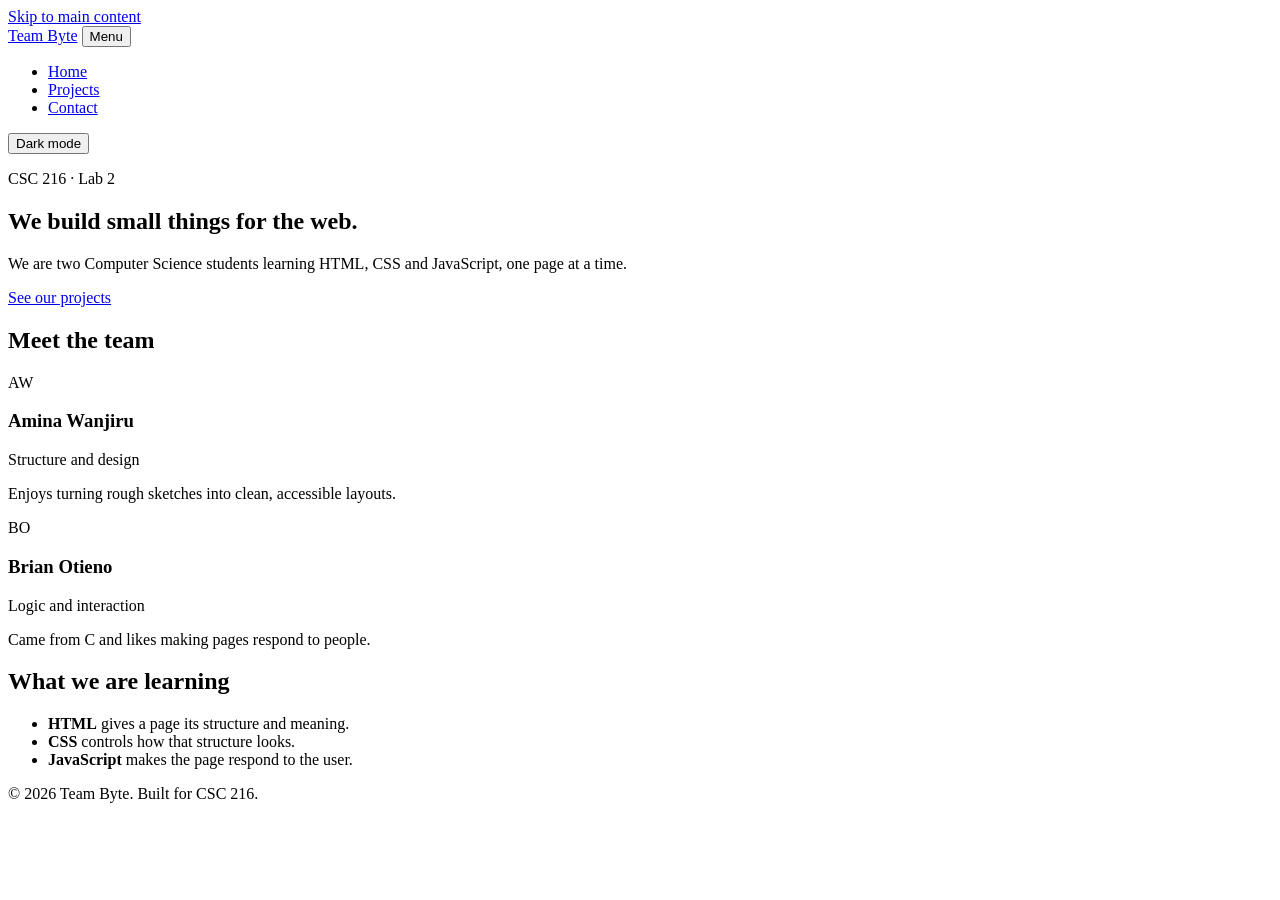
==== team-website/index.html @ d9c6cf8a "set up project structure co-authored by Bilha Achieng<achiengbilha84@gmail.com>" ====
<!DOCTYPE html>
<html lang="en">
<head>
  <meta charset="UTF-8">
  <meta name="viewport" content="width=device-width, initial-scale=1.0">
  <meta name="description" content="Team Byte: a CSC 216 web development pair.">
  <title>Home | Team Byte</title>
  <link rel="stylesheet" href="css/styles.css">
  <script src="js/script.js" defer></script>
</head>
<body>
  <a class="skip-link" href="#main">Skip to main content</a>

  <header class="site-header">
    <div class="container header-inner">
      <a class="logo" href="index.html">Team Byte</a>
      <button class="nav-toggle" type="button" aria-expanded="false" aria-controls="site-nav">Menu</button>
      <nav id="site-nav" class="site-nav" aria-label="Main">
        <ul>
          <li><a href="index.html" aria-current="page">Home</a></li>
          <li><a href="projects.html">Projects</a></li>
          <li><a href="contact.html">Contact</a></li>
        </ul>
      </nav>
      <button class="theme-toggle" type="button" aria-pressed="false">Dark mode</button>
    </div>
  </header>

  <main id="main">
    <section class="hero">
      <div class="container">
        <p class="eyebrow">CSC 216 · Lab 2</p>
        <h1>We build small things for the web.</h1>
        <p class="lead">We are two Computer Science students learning HTML, CSS and JavaScript, one page at a time.</p>
        <a class="button" href="projects.html">See our projects</a>
      </div>
    </section>

    <section class="container section" aria-labelledby="team-heading">
      <h2 id="team-heading">Meet the team</h2>
      <div class="team-grid">
        <article class="card">
          <div class="avatar" aria-hidden="true">AW</div>
          <h3>Amina Wanjiru</h3>
          <p class="role">Structure and design</p>
          <p>Enjoys turning rough sketches into clean, accessible layouts.</p>
        </article>
        <article class="card">
          <div class="avatar" aria-hidden="true">BO</div>
          <h3>Brian Otieno</h3>
          <p class="role">Logic and interaction</p>
          <p>Came from C and likes making pages respond to people.</p>
        </article>
      </div>
    </section>

    <section class="container section" aria-labelledby="learning-heading">
      <h2 id="learning-heading">What we are learning</h2>
      <ul class="skill-list">
        <li><strong>HTML</strong> gives a page its structure and meaning.</li>
        <li><strong>CSS</strong> controls how that structure looks.</li>
        <li><strong>JavaScript</strong> makes the page respond to the user.</li>
      </ul>
    </section>
  </main>

  <footer class="site-footer">
    <div class="container">
      <p>© <span id="year">2026</span> Team Byte. Built for CSC 216.</p>
    </div>
  </footer>
</body>
</html>
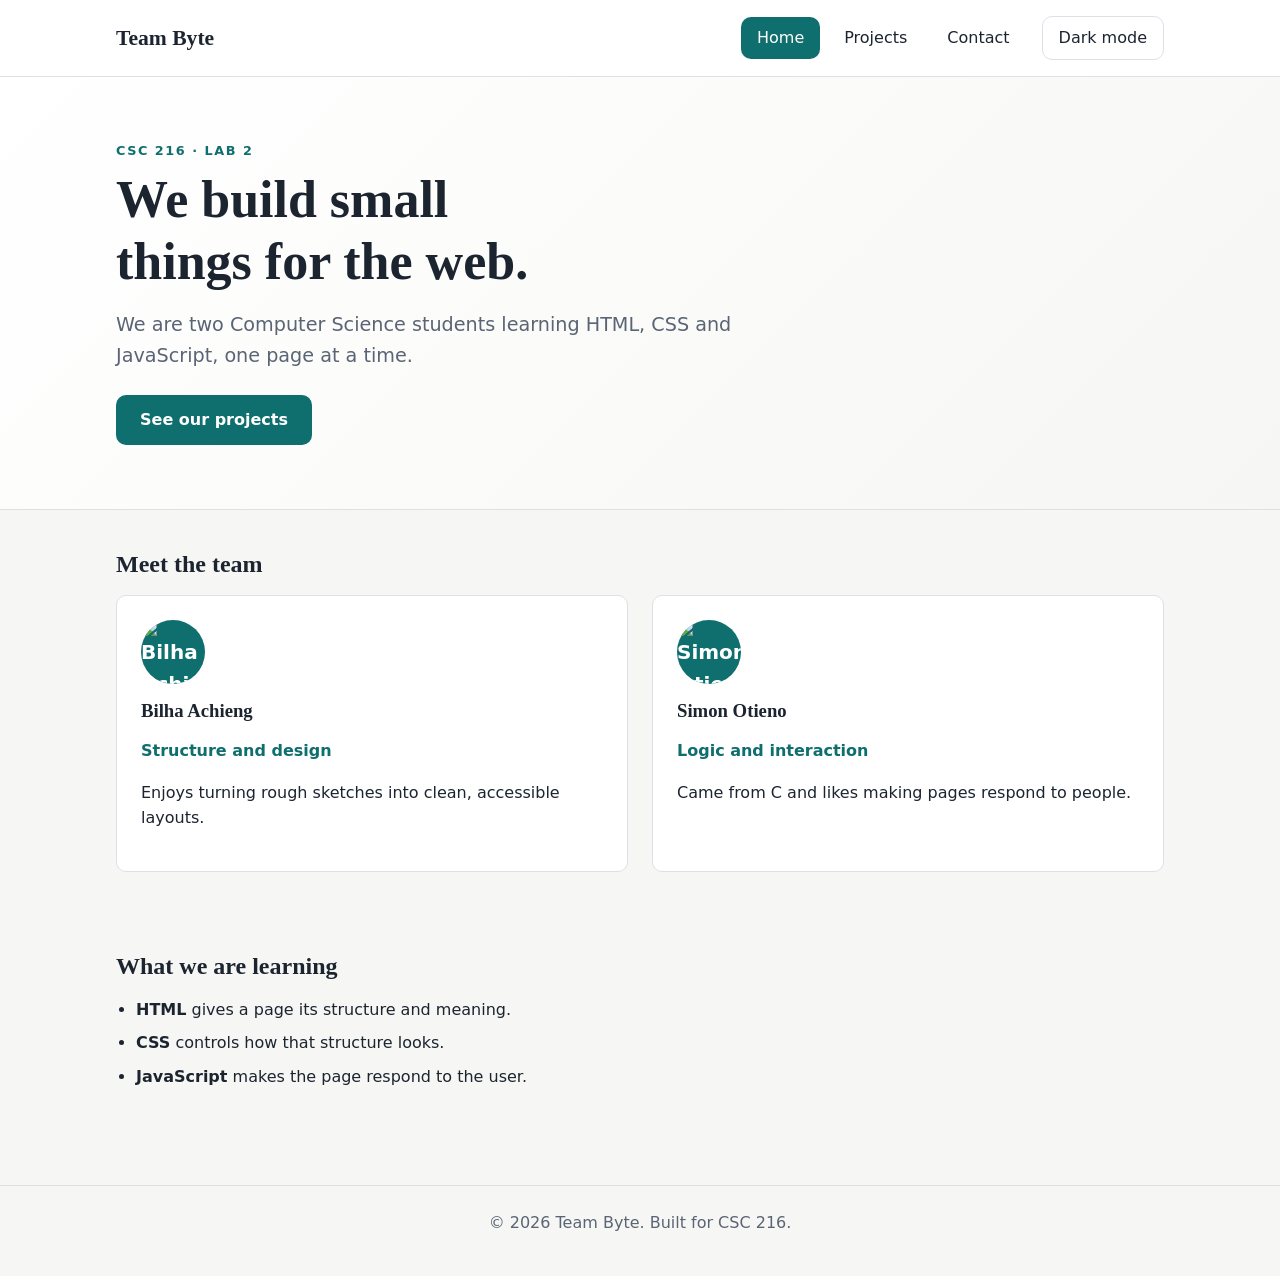
==== commit 8732b424: "structure set up co-authored by :Bilha Achieng<achiengbilha84@gmail.com>" ====
--- a/team-website/index.html
+++ b/team-website/index.html
@@ -36,23 +36,27 @@
       </div>
     </section>
 
-    <section class="container section" aria-labelledby="team-heading">
-      <h2 id="team-heading">Meet the team</h2>
-      <div class="team-grid">
-        <article class="card">
-          <div class="avatar" aria-hidden="true">AW</div>
-          <h3>Amina Wanjiru</h3>
-          <p class="role">Structure and design</p>
-          <p>Enjoys turning rough sketches into clean, accessible layouts.</p>
-        </article>
-        <article class="card">
-          <div class="avatar" aria-hidden="true">BO</div>
-          <h3>Brian Otieno</h3>
-          <p class="role">Logic and interaction</p>
-          <p>Came from C and likes making pages respond to people.</p>
-        </article>
-      </div>
-    </section>
+   <section class="container section" aria-labelledby="team-heading">
+  <h2 id="team-heading">Meet the team</h2>
+
+  <div class="team-grid">
+
+    <article class="card">
+      <img src="images/bilha.jpeg" alt="Bilha Achieng" class="avatar">
+      <h3>Bilha Achieng</h3>
+      <p class="role">Structure and design</p>
+      <p>Enjoys turning rough sketches into clean, accessible layouts.</p>
+    </article>
+
+    <article class="card">
+      <img src="images/lussier.jpg.jpeg" alt="Simon Otieno" class="avatar">
+      <h3>Simon Otieno</h3>
+      <p class="role">Logic and interaction</p>
+      <p>Came from C and likes making pages respond to people.</p>
+    </article>
+
+  </div>
+</section>
 
     <section class="container section" aria-labelledby="learning-heading">
       <h2 id="learning-heading">What we are learning</h2>
--- a/team-website/css/styles.css
+++ b/team-website/css/styles.css
@@ -0,0 +1,469 @@
+/* =====================================================
+   Team website stylesheet (CSC 216, Lab 2)
+   One file styles every page on the site.
+   ===================================================== */
+
+/* ---------- 1. Design tokens ---------- */
+:root {
+  --color-bg: #f6f7f4;
+  --color-surface: #ffffff;
+  --color-text: #1c2430;
+  --color-muted: #5a6474;
+  --color-primary: #0f6e6e;
+  --color-primary-dark: #0a5050;
+  --color-on-primary: #ffffff;
+  --color-border: #dde1e6;
+  --color-error: #b3261e;
+  --color-success: #1e7b3a;
+
+  --font-body: system-ui, -apple-system, "Segoe UI", Roboto, Arial, sans-serif;
+  --font-heading: Georgia, "Times New Roman", serif;
+
+  --space-1: 0.5rem;
+  --space-2: 1rem;
+  --space-3: 1.5rem;
+  --space-4: 2.5rem;
+  --space-5: 4rem;
+
+  --radius: 10px;
+  --max-width: 1080px;
+}
+
+body.dark {
+  --color-bg: #11161d;
+  --color-surface: #1a212b;
+  --color-text: #e7ebf0;
+  --color-muted: #a2abb9;
+  --color-primary: #4fc1c1;
+  --color-primary-dark: #83d8d8;
+  --color-on-primary: #0b1f1f;
+  --color-border: #2b3340;
+  --color-error: #ff8a80;
+  --color-success: #7ddc97;
+  color-scheme: dark;
+}
+/* ---------- 2. Base and reset ---------- */
+*,
+*::before,
+*::after {
+  box-sizing: border-box;
+}
+
+body {
+  margin: 0;
+  font-family: var(--font-body);
+  font-size: 1rem;
+  line-height: 1.6;
+  color: var(--color-text);
+  background-color: var(--color-bg);
+  transition: background-color 0.3s ease, color 0.3s ease;
+}
+
+h1,
+h2,
+h3 {
+  font-family: var(--font-heading);
+  line-height: 1.2;
+  margin: 0 0 var(--space-2);
+}
+
+p {
+  margin: 0 0 var(--space-2);
+}
+
+a {
+  color: var(--color-primary);
+}
+
+a:hover {
+  color: var(--color-primary-dark);
+}
+
+img {
+  max-width: 100%;
+  display: block;
+}
+
+:focus-visible {
+  outline: 3px solid var(--color-primary);
+  outline-offset: 3px;
+}
+/* ---------- 3. Layout helpers ---------- */
+.container {
+  width: 100%;
+  max-width: var(--max-width);
+  margin-inline: auto;
+  padding-inline: var(--space-2);
+}
+
+.section {
+  padding-block: var(--space-4);
+}
+
+.skip-link {
+  position: absolute;
+  top: -4rem;
+  left: var(--space-2);
+  z-index: 100;
+  padding: var(--space-1) var(--space-2);
+  border-radius: var(--radius);
+  background-color: var(--color-primary);
+  color: var(--color-on-primary);
+}
+
+.skip-link:focus {
+  top: var(--space-2);
+}
+/* ---------- 4. Header and navigation ---------- */
+.site-header {
+  position: sticky;
+  top: 0;
+  z-index: 10;
+  background-color: var(--color-surface);
+  border-bottom: 1px solid var(--color-border);
+}
+
+.header-inner {
+  display: flex;
+  flex-wrap: wrap;
+  align-items: center;
+  gap: var(--space-2);
+  padding-block: var(--space-2);
+}
+
+.logo {
+  margin-right: auto;
+  font-family: var(--font-heading);
+  font-size: 1.35rem;
+  font-weight: 700;
+  color: var(--color-text);
+  text-decoration: none;
+}
+
+.site-nav ul {
+  display: flex;
+  gap: var(--space-1);
+  margin: 0;
+  padding: 0;
+  list-style: none;
+}
+
+.site-nav a {
+  display: block;
+  padding: var(--space-1) var(--space-2);
+  border-radius: var(--radius);
+  color: var(--color-text);
+  font-weight: 500;
+  text-decoration: none;
+}
+
+.site-nav a:hover {
+  background-color: var(--color-bg);
+}
+
+.site-nav a[aria-current="page"] {
+  background-color: var(--color-primary);
+  color: var(--color-on-primary);
+}
+
+.nav-toggle,
+.theme-toggle {
+  padding: var(--space-1) var(--space-2);
+  border: 1px solid var(--color-border);
+  border-radius: var(--radius);
+  background-color: transparent;
+  color: var(--color-text);
+  font: inherit;
+  cursor: pointer;
+}
+
+.theme-toggle[aria-pressed="true"] {
+  border-color: var(--color-primary);
+  color: var(--color-primary);
+}
+
+.nav-toggle {
+  display: none;
+}
+/* ---------- 5. Buttons and hero ---------- */
+.button {
+  display: inline-block;
+  padding: 0.75rem 1.5rem;
+  border: none;
+  border-radius: var(--radius);
+  background-color: var(--color-primary);
+  color: var(--color-on-primary);
+  font: inherit;
+  font-weight: 600;
+  text-decoration: none;
+  cursor: pointer;
+  transition: background-color 0.2s ease, transform 0.2s ease;
+}
+
+.button:hover {
+  background-color: var(--color-primary-dark);
+  color: var(--color-on-primary);
+  transform: translateY(-2px);
+}
+
+.hero {
+  padding-block: var(--space-5);
+  background: linear-gradient(135deg, var(--color-surface), var(--color-bg));
+  border-bottom: 1px solid var(--color-border);
+}
+
+.hero h1 {
+  max-width: 18ch;
+  font-size: clamp(2rem, 5vw, 3.25rem);
+}
+
+.eyebrow {
+  margin-bottom: var(--space-1);
+  color: var(--color-primary);
+  font-size: 0.8rem;
+  font-weight: 700;
+  letter-spacing: 0.12em;
+  text-transform: uppercase;
+}
+
+.lead {
+  max-width: 55ch;
+  margin-bottom: var(--space-3);
+  color: var(--color-muted);
+  font-size: 1.2rem;
+}
+
+.page-header {
+  padding-block: var(--space-4) var(--space-2);
+}
+/* ---------- 5. Buttons and hero ---------- */
+.button {
+  display: inline-block;
+  padding: 0.75rem 1.5rem;
+  border: none;
+  border-radius: var(--radius);
+  background-color: var(--color-primary);
+  color: var(--color-on-primary);
+  font: inherit;
+  font-weight: 600;
+  text-decoration: none;
+  cursor: pointer;
+  transition: background-color 0.2s ease, transform 0.2s ease;
+}
+
+.button:hover {
+  background-color: var(--color-primary-dark);
+  color: var(--color-on-primary);
+  transform: translateY(-2px);
+}
+
+.hero {
+  padding-block: var(--space-5);
+  background: linear-gradient(135deg, var(--color-surface), var(--color-bg));
+  border-bottom: 1px solid var(--color-border);
+}
+
+.hero h1 {
+  max-width: 18ch;
+  font-size: clamp(2rem, 5vw, 3.25rem);
+}
+
+.eyebrow {
+  margin-bottom: var(--space-1);
+  color: var(--color-primary);
+  font-size: 0.8rem;
+  font-weight: 700;
+  letter-spacing: 0.12em;
+  text-transform: uppercase;
+}
+
+.lead {
+  max-width: 55ch;
+  margin-bottom: var(--space-3);
+  color: var(--color-muted);
+  font-size: 1.2rem;
+}
+
+.page-header {
+  padding-block: var(--space-4) var(--space-2);
+}
+/* ---------- 6. Cards and grids ---------- */
+.team-grid,
+.project-grid {
+  display: grid;
+  grid-template-columns: repeat(auto-fit, minmax(260px, 1fr));
+  gap: var(--space-3);
+}
+
+.card {
+  padding: var(--space-3);
+  border: 1px solid var(--color-border);
+  border-radius: var(--radius);
+  background-color: var(--color-surface);
+}
+
+.avatar {
+  display: grid;
+  place-items: center;
+  width: 64px;
+  height: 64px;
+  margin-bottom: var(--space-2);
+  border-radius: 50%;
+  background-color: var(--color-primary);
+  color: var(--color-on-primary);
+  font-size: 1.25rem;
+  font-weight: 700;
+}
+
+.role {
+  color: var(--color-primary);
+  font-weight: 600;
+}
+
+.skill-list {
+  padding-left: 1.25rem;
+}
+
+.skill-list li {
+  margin-bottom: var(--space-1);
+}
+/* ---------- 7. Projects page ---------- */
+.filters {
+  display: flex;
+  flex-wrap: wrap;
+  gap: var(--space-1);
+  margin-bottom: var(--space-2);
+}
+
+.filter-btn {
+  padding: 0.4rem 1rem;
+  border: 1px solid var(--color-border);
+  border-radius: 999px;
+  background-color: var(--color-surface);
+  color: var(--color-text);
+  font: inherit;
+  cursor: pointer;
+}
+
+.filter-btn[aria-pressed="true"] {
+  border-color: var(--color-primary);
+  background-color: var(--color-primary);
+  color: var(--color-on-primary);
+}
+
+.project-count {
+  color: var(--color-muted);
+}
+
+.tag {
+  display: inline-block;
+  margin-bottom: var(--space-1);
+  color: var(--color-primary);
+  font-size: 0.75rem;
+  font-weight: 700;
+  letter-spacing: 0.06em;
+  text-transform: uppercase;
+}
+
+/* ---------- 8. Contact form ---------- */
+.contact-form {
+  max-width: 560px;
+  padding-bottom: var(--space-4);
+}
+
+.field {
+  margin-bottom: var(--space-3);
+}
+
+label {
+  display: block;
+  margin-bottom: 0.35rem;
+  font-weight: 600;
+}
+
+input,
+select,
+textarea {
+  width: 100%;
+  padding: 0.65rem 0.8rem;
+  border: 1px solid var(--color-border);
+  border-radius: var(--radius);
+  background-color: var(--color-surface);
+  color: var(--color-text);
+  font: inherit;
+}
+
+input:focus,
+select:focus,
+textarea:focus {
+  border-color: var(--color-primary);
+}
+
+input[aria-invalid="true"],
+textarea[aria-invalid="true"] {
+  border-color: var(--color-error);
+}
+
+.hint,
+.error {
+  margin: 0.35rem 0 0;
+  font-size: 0.9rem;
+}
+
+.hint {
+  color: var(--color-muted);
+}
+
+.error {
+  min-height: 1.4em;
+  color: var(--color-error);
+}
+
+.form-status {
+  margin-top: var(--space-2);
+  color: var(--color-success);
+  font-weight: 600;
+}
+/* ---------- 9. Footer ---------- */
+.site-footer {
+  margin-top: var(--space-4);
+  padding-block: var(--space-3);
+  border-top: 1px solid var(--color-border);
+  color: var(--color-muted);
+  text-align: center;
+}
+
+/* ---------- 10. Small screens ---------- */
+@media (max-width: 700px) {
+  .nav-toggle {
+    display: inline-block;
+  }
+
+  .site-nav {
+    display: none;
+    order: 3;
+    width: 100%;
+  }
+
+  .site-nav.open {
+    display: block;
+  }
+
+  .site-nav ul {
+    flex-direction: column;
+  }
+
+  .section {
+    padding-block: var(--space-3);
+  }
+}
+
+/* ---------- 11. Respect reduced-motion preferences ---------- */
+@media (prefers-reduced-motion: reduce) {
+  *,
+  *::before,
+  *::after {
+    transition: none !important;
+  }
+}
+
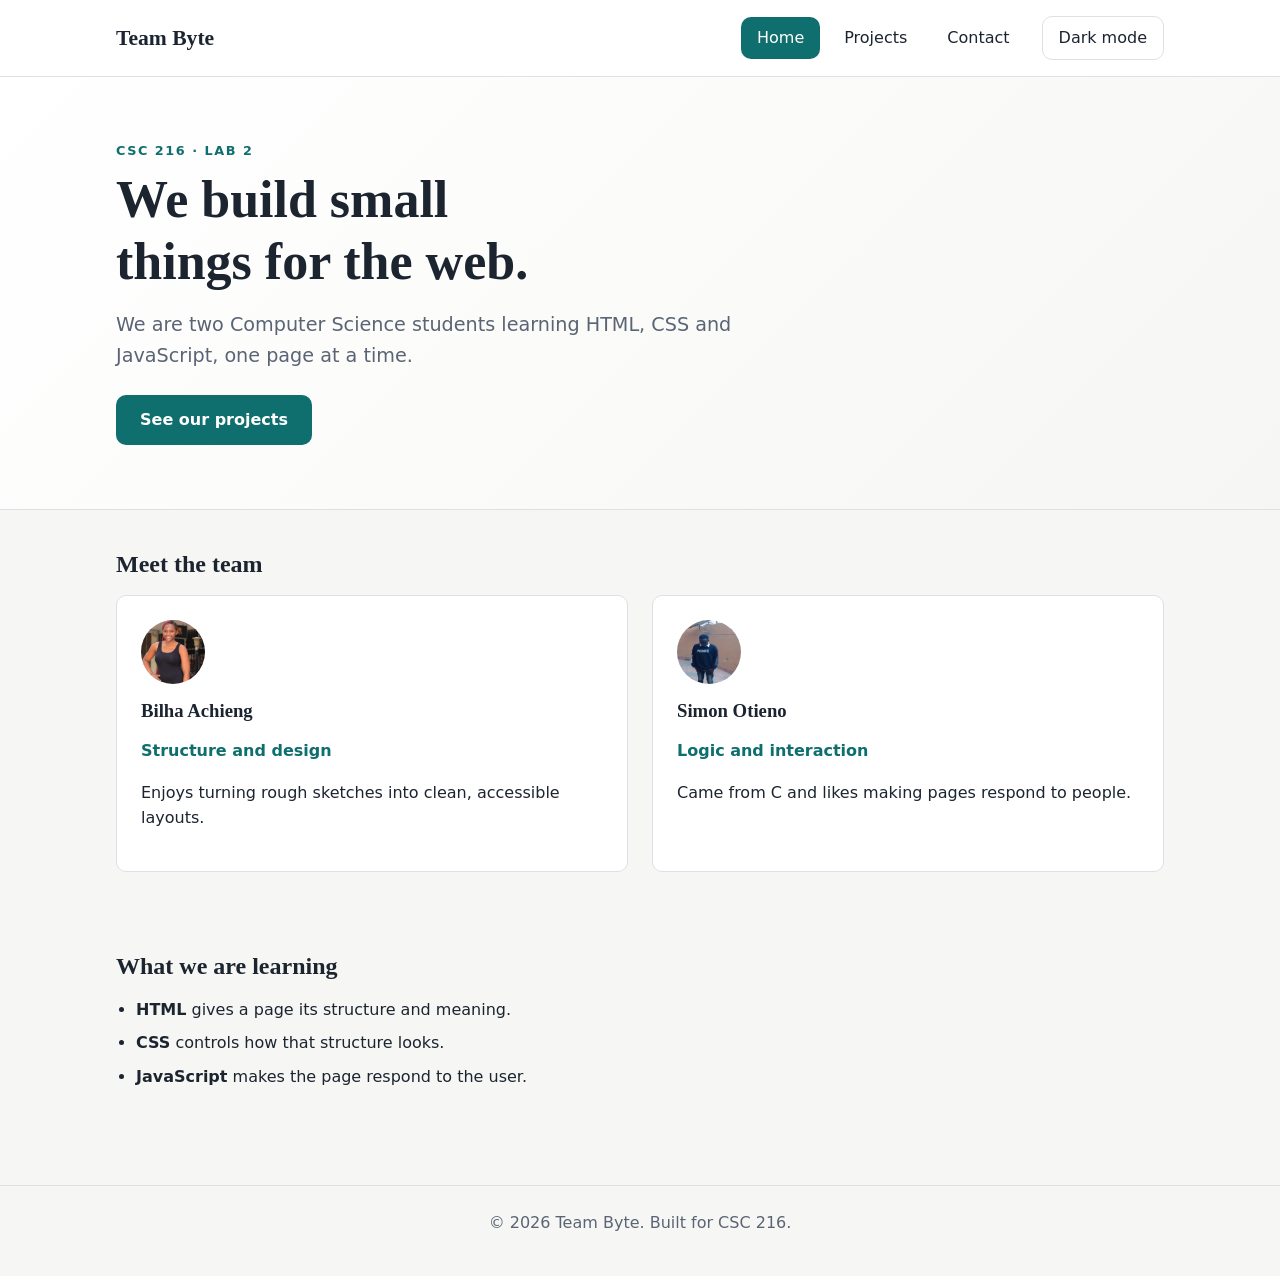
==== commit 471af156: "correction in javascript file" ====
--- a/team-website/index.html
+++ b/team-website/index.html
@@ -49,7 +49,7 @@
     </article>
 
     <article class="card">
-      <img src="images/lussier.jpg.jpeg" alt="Simon Otieno" class="avatar">
+      <img src="images/lussier.jpeg" alt="Simon Otieno" class="avatar">
       <h3>Simon Otieno</h3>
       <p class="role">Logic and interaction</p>
       <p>Came from C and likes making pages respond to people.</p>
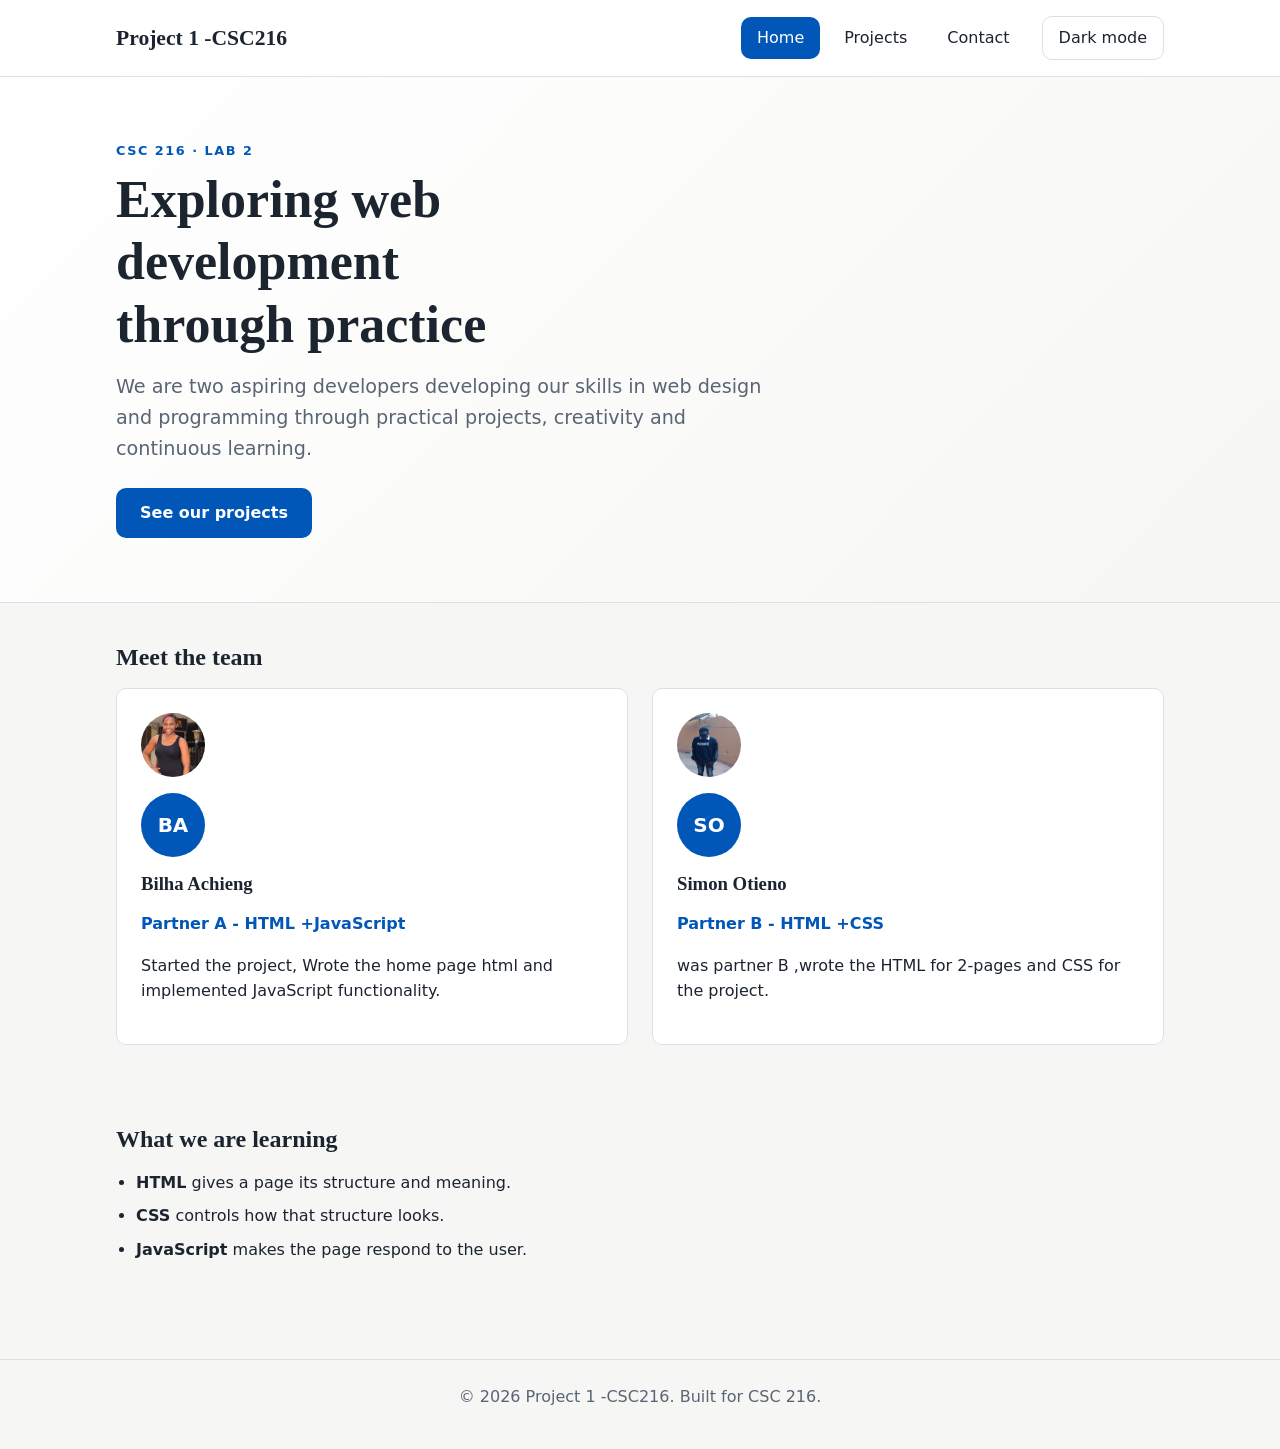
==== commit 8507318f: "the personalisation part" ====
--- a/team-website/index.html
+++ b/team-website/index.html
@@ -3,8 +3,8 @@
 <head>
   <meta charset="UTF-8">
   <meta name="viewport" content="width=device-width, initial-scale=1.0">
-  <meta name="description" content="Team Byte: a CSC 216 web development pair.">
-  <title>Home | Team Byte</title>
+  <meta name="description" content="Project 1 -CSC216: a CSC 216 web development pair.">
+  <title>Home | Project 1 -CSC216</title>
   <link rel="stylesheet" href="css/styles.css">
   <script src="js/script.js" defer></script>
 </head>
@@ -13,7 +13,7 @@
 
   <header class="site-header">
     <div class="container header-inner">
-      <a class="logo" href="index.html">Team Byte</a>
+      <a class="logo" href="index.html">Project 1 -CSC216</a>
       <button class="nav-toggle" type="button" aria-expanded="false" aria-controls="site-nav">Menu</button>
       <nav id="site-nav" class="site-nav" aria-label="Main">
         <ul>
@@ -30,8 +30,8 @@
     <section class="hero">
       <div class="container">
         <p class="eyebrow">CSC 216 · Lab 2</p>
-        <h1>We build small things for the web.</h1>
-        <p class="lead">We are two Computer Science students learning HTML, CSS and JavaScript, one page at a time.</p>
+        <h1>Exploring web development through practice</h1>
+        <p class="lead">We are two aspiring developers developing our skills in web design and programming through practical projects, creativity and continuous learning.</p>
         <a class="button" href="projects.html">See our projects</a>
       </div>
     </section>
@@ -43,16 +43,18 @@
 
     <article class="card">
       <img src="images/bilha.jpeg" alt="Bilha Achieng" class="avatar">
+      <div class="avatar" aria-hidden="true">BA</div>
       <h3>Bilha Achieng</h3>
-      <p class="role">Structure and design</p>
-      <p>Enjoys turning rough sketches into clean, accessible layouts.</p>
+      <p class="role">Partner A - HTML +JavaScript</p>
+      <p>Started the project, Wrote the home page html and implemented JavaScript functionality.</p>
     </article>
 
     <article class="card">
       <img src="images/lussier.jpeg" alt="Simon Otieno" class="avatar">
+      <div class="avatar" aria-hidden="true">SO</div>
       <h3>Simon Otieno</h3>
-      <p class="role">Logic and interaction</p>
-      <p>Came from C and likes making pages respond to people.</p>
+      <p class="role">Partner B - HTML +CSS</p>
+      <p>was partner B ,wrote the HTML for 2-pages and CSS for the project.</p>
     </article>
 
   </div>
@@ -70,7 +72,7 @@
 
   <footer class="site-footer">
     <div class="container">
-      <p>© <span id="year">2026</span> Team Byte. Built for CSC 216.</p>
+      <p>© <span id="year">2026</span> Project 1 -CSC216. Built for CSC 216.</p>
     </div>
   </footer>
 </body>
--- a/team-website/css/styles.css
+++ b/team-website/css/styles.css
@@ -9,8 +9,8 @@
   --color-surface: #ffffff;
   --color-text: #1c2430;
   --color-muted: #5a6474;
-  --color-primary: #0f6e6e;
-  --color-primary-dark: #0a5050;
+  --color-primary: #0057B8;
+  --color-primary-dark: #003B80;
   --color-on-primary: #ffffff;
   --color-border: #dde1e6;
   --color-error: #b3261e;
@@ -34,8 +34,8 @@
   --color-surface: #1a212b;
   --color-text: #e7ebf0;
   --color-muted: #a2abb9;
-  --color-primary: #4fc1c1;
-  --color-primary-dark: #83d8d8;
+  --color-primary: #60A5FA;
+  --color-primary-dark: #93C5FD;
   --color-on-primary: #0b1f1f;
   --color-border: #2b3340;
   --color-error: #ff8a80;
@@ -301,6 +301,16 @@
   border-radius: var(--radius);
   background-color: var(--color-surface);
 }
+/* Extension challenge: Project card hover animation */
+
+.card {
+  transition: transform 0.3s ease, box-shadow 0.3s ease;
+}
+
+.card:hover {
+  transform: translateY(-8px);
+  box-shadow: 0 8px 20px rgba(0, 0, 0, 0.15);
+}
 
 .avatar {
   display: grid;
